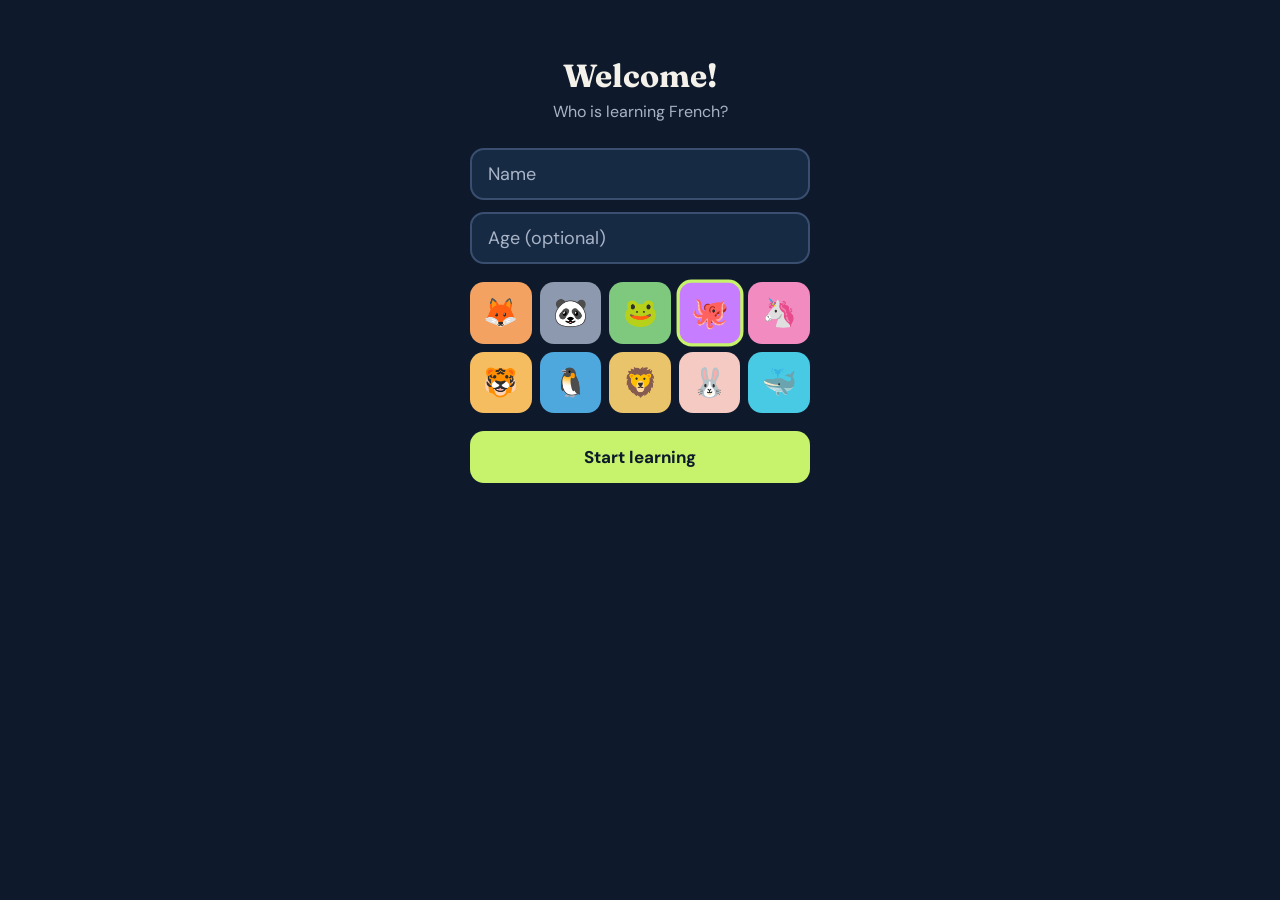
==== learn.html @ b1e4720d "Cover the full A1 syllabus: Lessons tab, new topics, new sentence levels Lessons tab (learn.html, le" ====
<!doctype html>
<html lang="en">
<head>
<meta charset="utf-8">
<title>French A1 Lessons</title>
<meta name="viewport" content="width=device-width,initial-scale=1,viewport-fit=cover">
<meta name="theme-color" content="#0E1A2B">
<meta name="apple-mobile-web-app-capable" content="yes">
<meta name="mobile-web-app-capable" content="yes">
<link rel="manifest" href="manifest.webmanifest">
<link rel="apple-touch-icon" href="icon-192.png">
<link rel="preconnect" href="https://fonts.googleapis.com">
<link href="https://fonts.googleapis.com/css2?family=DM+Sans:wght@400;500;700&family=Fraunces:opsz,wght@9..144,600;9..144,700&display=swap" rel="stylesheet">
<style>
html, body { margin: 0; height: 100%; background: #0E1A2B; }
body { color: #F3F1EA; font-family: 'DM Sans', system-ui, sans-serif; }
* { box-sizing: border-box; }
button { font-family: inherit; cursor: pointer; color: inherit; }
button:focus-visible, input:focus-visible, a:focus-visible { outline: 3px solid #C6F36B; outline-offset: 2px; }
button:disabled { cursor: default; }
input::placeholder { color: #A9B4C6; }

/* Layout: one scrolling column above the shared tab bar (nav.js). */
#app { max-width: 520px; margin: 0 auto; height: calc(100dvh - 64px - env(safe-area-inset-bottom)); display: flex; flex-direction: column; position: relative; overflow: hidden; }
.scroll { flex: 1; min-height: 0; overflow-y: auto; padding: 56px 22px 32px; display: flex; flex-direction: column; gap: 16px; }
.serif { font-family: 'Fraunces', Georgia, serif; font-weight: 700; }
.kicker { font-size: 12px; font-weight: 700; letter-spacing: 0.12em; text-transform: uppercase; color: #C6F36B; }
.muted { color: #A9B4C6; }
.card { background: #172A44; border-radius: 16px; padding: 14px; }
.bar { height: 10px; background: rgba(243, 241, 234, 0.15); border-radius: 999px; overflow: hidden; }
.bar > div { height: 100%; background: #C6F36B; border-radius: 999px; transition: width .4s; }
.btn { min-height: 54px; border: 0; border-radius: 14px; font-weight: 700; font-size: 17px; background: #C6F36B; color: #0E1A2B; width: 100%; box-shadow: 0 4px 0 #8FBF3A; }
.btn.ghost { background: transparent; color: #F3F1EA; border: 1.5px solid #3A4F70; box-shadow: none; }
.btn:disabled { background: #2A3D59; color: #6F7F99; box-shadow: none; }
.chip { min-height: 40px; padding: 0 14px; border-radius: 999px; border: 1.5px solid #3A4F70; background: transparent; font-weight: 700; font-size: 14px; }
.chip.on { background: #C6F36B; color: #0E1A2B; border-color: #C6F36B; }
.back { display: inline-flex; align-items: center; gap: 6px; color: #C6F36B; font-weight: 700; font-size: 14px; background: none; border: 0; min-height: 44px; padding: 0; align-self: flex-start; }
.icon-btn { width: 44px; height: 44px; flex: none; border: 0; background: transparent; border-radius: 12px; display: flex; align-items: center; justify-content: center; }

/* Course path */
.step { display: flex; align-items: center; gap: 12px; width: 100%; text-align: left; background: #172A44; border: 2px solid #172A44; border-radius: 16px; padding: 12px 14px; }
.step.next { border-color: #C6F36B; }
.step .num { width: 40px; height: 40px; border-radius: 12px; flex: none; display: flex; align-items: center; justify-content: center; font-family: 'Fraunces', Georgia, serif; font-weight: 700; font-size: 17px; background: #26405F; color: #F3F1EA; }
.step.done .num { background: #7FE0A8; color: #0E1A2B; }
.step.next .num { background: #C6F36B; color: #0E1A2B; }
.tag { font-size: 11px; font-weight: 700; letter-spacing: 0.06em; text-transform: uppercase; padding: 2px 8px; border-radius: 999px; }
.tag.g { background: #26405F; color: #9EC5FF; }
.tag.d { background: #3B2A55; color: #D7B8FF; }
.tag.t { background: #4A3A1A; color: #FFD58A; }

/* Lesson / dialogue */
.ex { display: flex; align-items: center; gap: 8px; padding: 6px 4px 6px 12px; border-bottom: 1px solid #22344F; }
.ex .fr { font-weight: 700; font-size: 16px; }
.ex .en { font-size: 13.5px; color: #A9B4C6; margin-top: 2px; }
.bubble { max-width: 85%; padding: 10px 12px; border-radius: 16px; font-size: 16px; line-height: 1.35; border: 2px solid transparent; text-align: left; }
.bubble.A { background: #172A44; align-self: flex-start; border-bottom-left-radius: 4px; }
.bubble.B { background: #26405F; align-self: flex-end; border-bottom-right-radius: 4px; }
.bubble.hot { border-color: #C6F36B; }
.bubble .en { font-size: 13px; color: #A9B4C6; margin-top: 4px; }
.blur { filter: blur(5px); }

/* Quiz */
.top { display: flex; align-items: center; gap: 12px; padding: 52px 20px 8px; }
.opt { display: flex; align-items: center; gap: 12px; width: 100%; min-height: 56px; padding: 10px 14px; border-radius: 14px; text-align: left; font-size: 17px; font-weight: 500; background: #172A44; border: 2px solid #3A4F70; }
.opt.sel { background: #26405F; border-color: #C6F36B; }
.opt.right { background: #123D2B; border-color: #7FE0A8; }
.opt.wrong { background: #4A1D1D; border-color: #F28B82; }
.gap { display: inline-block; min-width: 64px; border-bottom: 3px solid #C6F36B; text-align: center; color: #C6F36B; }
.fb { padding: 16px 22px 24px; display: flex; flex-direction: column; gap: 10px; }
.fb.ok { background: #123D2B; }
.fb.no { background: #4A1D1D; }
.num-in { width: 100%; min-height: 60px; border-radius: 14px; border: 2px solid #3A4F70; background: #172A44; color: #F3F1EA; font-size: 26px; text-align: center; font-family: inherit; }
.combo { background: #FFE8CC; color: #9A3412; border-radius: 999px; padding: 3px 10px; font-size: 13px; font-weight: 700; animation: pop .35s ease-out; }

@keyframes pop { 0% { transform: scale(.6); opacity: 0 } 70% { transform: scale(1.08); opacity: 1 } 100% { transform: scale(1) } }
@keyframes fall { 0% { transform: translateY(-12vh) rotate(0) } 100% { transform: translateY(110vh) rotate(540deg) } }
.confetti { position: absolute; inset: 0; pointer-events: none; overflow: hidden; z-index: 6; }
.confetti span { position: absolute; top: 0; animation: fall 3s ease-in both; }
@media (prefers-reduced-motion: reduce) { * { animation: none !important; } .confetti { display: none; } }
</style>
<script src="profiles.js"></script>
<script src="nav.js"></script>
</head>
<body>
<div id="app" aria-live="polite"></div>
<script src="learn-data.js"></script>
<script src="learn.js"></script>
<script>if ("serviceWorker" in navigator) navigator.serviceWorker.register("sw.js").catch(function () {});</script>
</body>
</html>
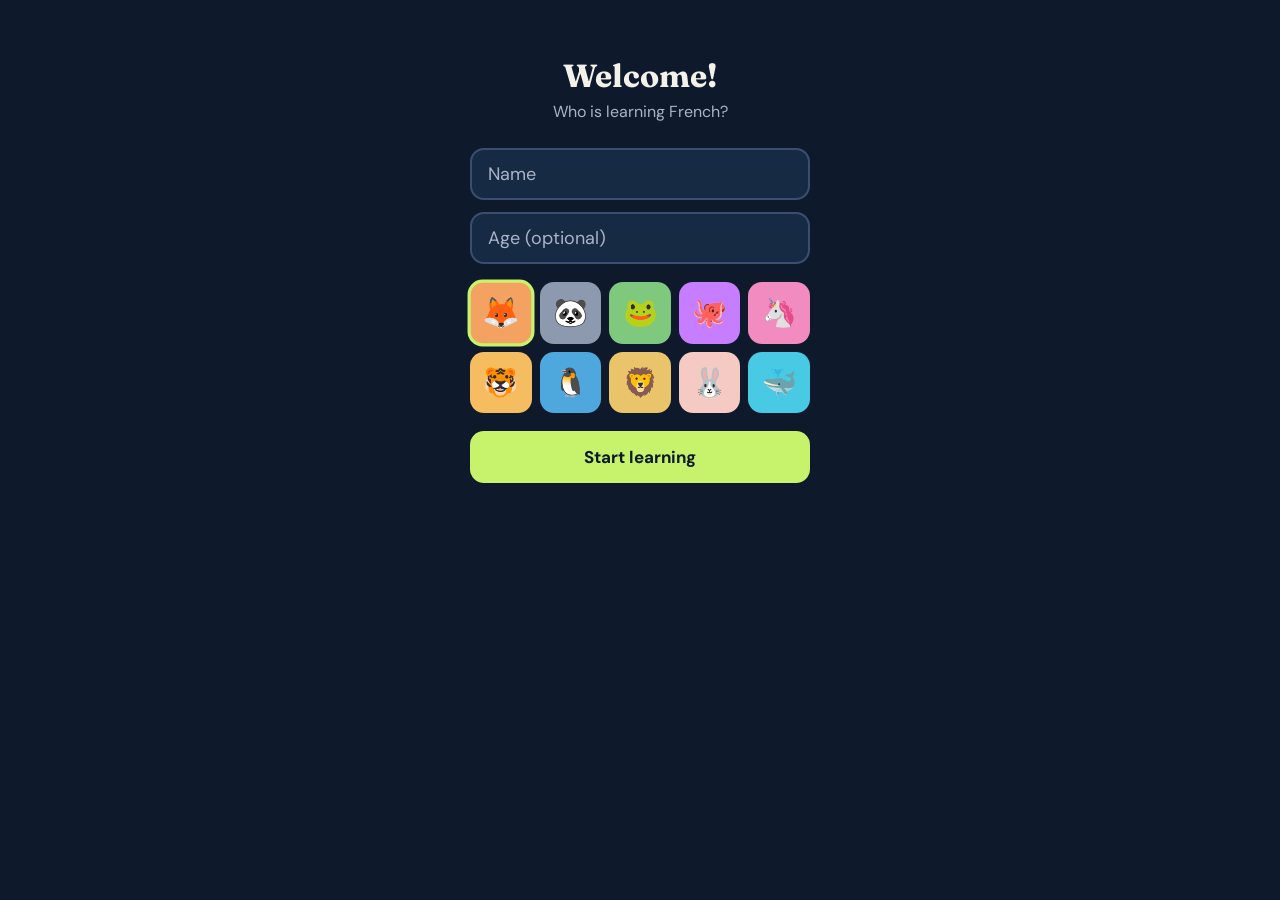
==== commit 2b606674: "Add an A1 mock exam in the DELF A1 format - exam.html / exam.js / exam-data.js: four parts out of 25" ====
--- a/learn.html
+++ b/learn.html
@@ -11,73 +11,7 @@
 <link rel="apple-touch-icon" href="icon-192.png">
 <link rel="preconnect" href="https://fonts.googleapis.com">
 <link href="https://fonts.googleapis.com/css2?family=DM+Sans:wght@400;500;700&family=Fraunces:opsz,wght@9..144,600;9..144,700&display=swap" rel="stylesheet">
-<style>
-html, body { margin: 0; height: 100%; background: #0E1A2B; }
-body { color: #F3F1EA; font-family: 'DM Sans', system-ui, sans-serif; }
-* { box-sizing: border-box; }
-button { font-family: inherit; cursor: pointer; color: inherit; }
-button:focus-visible, input:focus-visible, a:focus-visible { outline: 3px solid #C6F36B; outline-offset: 2px; }
-button:disabled { cursor: default; }
-input::placeholder { color: #A9B4C6; }
-
-/* Layout: one scrolling column above the shared tab bar (nav.js). */
-#app { max-width: 520px; margin: 0 auto; height: calc(100dvh - 64px - env(safe-area-inset-bottom)); display: flex; flex-direction: column; position: relative; overflow: hidden; }
-.scroll { flex: 1; min-height: 0; overflow-y: auto; padding: 56px 22px 32px; display: flex; flex-direction: column; gap: 16px; }
-.serif { font-family: 'Fraunces', Georgia, serif; font-weight: 700; }
-.kicker { font-size: 12px; font-weight: 700; letter-spacing: 0.12em; text-transform: uppercase; color: #C6F36B; }
-.muted { color: #A9B4C6; }
-.card { background: #172A44; border-radius: 16px; padding: 14px; }
-.bar { height: 10px; background: rgba(243, 241, 234, 0.15); border-radius: 999px; overflow: hidden; }
-.bar > div { height: 100%; background: #C6F36B; border-radius: 999px; transition: width .4s; }
-.btn { min-height: 54px; border: 0; border-radius: 14px; font-weight: 700; font-size: 17px; background: #C6F36B; color: #0E1A2B; width: 100%; box-shadow: 0 4px 0 #8FBF3A; }
-.btn.ghost { background: transparent; color: #F3F1EA; border: 1.5px solid #3A4F70; box-shadow: none; }
-.btn:disabled { background: #2A3D59; color: #6F7F99; box-shadow: none; }
-.chip { min-height: 40px; padding: 0 14px; border-radius: 999px; border: 1.5px solid #3A4F70; background: transparent; font-weight: 700; font-size: 14px; }
-.chip.on { background: #C6F36B; color: #0E1A2B; border-color: #C6F36B; }
-.back { display: inline-flex; align-items: center; gap: 6px; color: #C6F36B; font-weight: 700; font-size: 14px; background: none; border: 0; min-height: 44px; padding: 0; align-self: flex-start; }
-.icon-btn { width: 44px; height: 44px; flex: none; border: 0; background: transparent; border-radius: 12px; display: flex; align-items: center; justify-content: center; }
-
-/* Course path */
-.step { display: flex; align-items: center; gap: 12px; width: 100%; text-align: left; background: #172A44; border: 2px solid #172A44; border-radius: 16px; padding: 12px 14px; }
-.step.next { border-color: #C6F36B; }
-.step .num { width: 40px; height: 40px; border-radius: 12px; flex: none; display: flex; align-items: center; justify-content: center; font-family: 'Fraunces', Georgia, serif; font-weight: 700; font-size: 17px; background: #26405F; color: #F3F1EA; }
-.step.done .num { background: #7FE0A8; color: #0E1A2B; }
-.step.next .num { background: #C6F36B; color: #0E1A2B; }
-.tag { font-size: 11px; font-weight: 700; letter-spacing: 0.06em; text-transform: uppercase; padding: 2px 8px; border-radius: 999px; }
-.tag.g { background: #26405F; color: #9EC5FF; }
-.tag.d { background: #3B2A55; color: #D7B8FF; }
-.tag.t { background: #4A3A1A; color: #FFD58A; }
-
-/* Lesson / dialogue */
-.ex { display: flex; align-items: center; gap: 8px; padding: 6px 4px 6px 12px; border-bottom: 1px solid #22344F; }
-.ex .fr { font-weight: 700; font-size: 16px; }
-.ex .en { font-size: 13.5px; color: #A9B4C6; margin-top: 2px; }
-.bubble { max-width: 85%; padding: 10px 12px; border-radius: 16px; font-size: 16px; line-height: 1.35; border: 2px solid transparent; text-align: left; }
-.bubble.A { background: #172A44; align-self: flex-start; border-bottom-left-radius: 4px; }
-.bubble.B { background: #26405F; align-self: flex-end; border-bottom-right-radius: 4px; }
-.bubble.hot { border-color: #C6F36B; }
-.bubble .en { font-size: 13px; color: #A9B4C6; margin-top: 4px; }
-.blur { filter: blur(5px); }
-
-/* Quiz */
-.top { display: flex; align-items: center; gap: 12px; padding: 52px 20px 8px; }
-.opt { display: flex; align-items: center; gap: 12px; width: 100%; min-height: 56px; padding: 10px 14px; border-radius: 14px; text-align: left; font-size: 17px; font-weight: 500; background: #172A44; border: 2px solid #3A4F70; }
-.opt.sel { background: #26405F; border-color: #C6F36B; }
-.opt.right { background: #123D2B; border-color: #7FE0A8; }
-.opt.wrong { background: #4A1D1D; border-color: #F28B82; }
-.gap { display: inline-block; min-width: 64px; border-bottom: 3px solid #C6F36B; text-align: center; color: #C6F36B; }
-.fb { padding: 16px 22px 24px; display: flex; flex-direction: column; gap: 10px; }
-.fb.ok { background: #123D2B; }
-.fb.no { background: #4A1D1D; }
-.num-in { width: 100%; min-height: 60px; border-radius: 14px; border: 2px solid #3A4F70; background: #172A44; color: #F3F1EA; font-size: 26px; text-align: center; font-family: inherit; }
-.combo { background: #FFE8CC; color: #9A3412; border-radius: 999px; padding: 3px 10px; font-size: 13px; font-weight: 700; animation: pop .35s ease-out; }
-
-@keyframes pop { 0% { transform: scale(.6); opacity: 0 } 70% { transform: scale(1.08); opacity: 1 } 100% { transform: scale(1) } }
-@keyframes fall { 0% { transform: translateY(-12vh) rotate(0) } 100% { transform: translateY(110vh) rotate(540deg) } }
-.confetti { position: absolute; inset: 0; pointer-events: none; overflow: hidden; z-index: 6; }
-.confetti span { position: absolute; top: 0; animation: fall 3s ease-in both; }
-@media (prefers-reduced-motion: reduce) { * { animation: none !important; } .confetti { display: none; } }
-</style>
+<link rel="stylesheet" href="app.css">
 <script src="profiles.js"></script>
 <script src="nav.js"></script>
 </head>
--- a/app.css
+++ b/app.css
@@ -0,0 +1,66 @@
+/* Allez! French – shared styles for the Lessons tab and the mock exam (dark theme). */
+html, body { margin: 0; height: 100%; background: #0E1A2B; }
+body { color: #F3F1EA; font-family: 'DM Sans', system-ui, sans-serif; }
+* { box-sizing: border-box; }
+button { font-family: inherit; cursor: pointer; color: inherit; }
+button:focus-visible, input:focus-visible, a:focus-visible { outline: 3px solid #C6F36B; outline-offset: 2px; }
+button:disabled { cursor: default; }
+input::placeholder { color: #A9B4C6; }
+
+/* Layout: one scrolling column above the shared tab bar (nav.js). */
+#app { max-width: 520px; margin: 0 auto; height: calc(100dvh - 64px - env(safe-area-inset-bottom)); display: flex; flex-direction: column; position: relative; overflow: hidden; }
+.scroll { flex: 1; min-height: 0; overflow-y: auto; padding: 56px 22px 32px; display: flex; flex-direction: column; gap: 16px; }
+.serif { font-family: 'Fraunces', Georgia, serif; font-weight: 700; }
+.kicker { font-size: 12px; font-weight: 700; letter-spacing: 0.12em; text-transform: uppercase; color: #C6F36B; }
+.muted { color: #A9B4C6; }
+.card { background: #172A44; border-radius: 16px; padding: 14px; }
+.bar { height: 10px; background: rgba(243, 241, 234, 0.15); border-radius: 999px; overflow: hidden; }
+.bar > div { height: 100%; background: #C6F36B; border-radius: 999px; transition: width .4s; }
+.btn { min-height: 54px; border: 0; border-radius: 14px; font-weight: 700; font-size: 17px; background: #C6F36B; color: #0E1A2B; width: 100%; box-shadow: 0 4px 0 #8FBF3A; }
+.btn.ghost { background: transparent; color: #F3F1EA; border: 1.5px solid #3A4F70; box-shadow: none; }
+.btn:disabled { background: #2A3D59; color: #6F7F99; box-shadow: none; }
+.chip { min-height: 40px; padding: 0 14px; border-radius: 999px; border: 1.5px solid #3A4F70; background: transparent; font-weight: 700; font-size: 14px; }
+.chip.on { background: #C6F36B; color: #0E1A2B; border-color: #C6F36B; }
+.back { display: inline-flex; align-items: center; gap: 6px; color: #C6F36B; font-weight: 700; font-size: 14px; background: none; border: 0; min-height: 44px; padding: 0; align-self: flex-start; }
+.icon-btn { width: 44px; height: 44px; flex: none; border: 0; background: transparent; border-radius: 12px; display: flex; align-items: center; justify-content: center; }
+
+/* Course path */
+.step { display: flex; align-items: center; gap: 12px; width: 100%; text-align: left; background: #172A44; border: 2px solid #172A44; border-radius: 16px; padding: 12px 14px; }
+.step.next { border-color: #C6F36B; }
+.step .num { width: 40px; height: 40px; border-radius: 12px; flex: none; display: flex; align-items: center; justify-content: center; font-family: 'Fraunces', Georgia, serif; font-weight: 700; font-size: 17px; background: #26405F; color: #F3F1EA; }
+.step.done .num { background: #7FE0A8; color: #0E1A2B; }
+.step.next .num { background: #C6F36B; color: #0E1A2B; }
+.tag { font-size: 11px; font-weight: 700; letter-spacing: 0.06em; text-transform: uppercase; padding: 2px 8px; border-radius: 999px; }
+.tag.g { background: #26405F; color: #9EC5FF; }
+.tag.d { background: #3B2A55; color: #D7B8FF; }
+.tag.t { background: #4A3A1A; color: #FFD58A; }
+
+/* Lesson / dialogue */
+.ex { display: flex; align-items: center; gap: 8px; padding: 6px 4px 6px 12px; border-bottom: 1px solid #22344F; }
+.ex .fr { font-weight: 700; font-size: 16px; }
+.ex .en { font-size: 13.5px; color: #A9B4C6; margin-top: 2px; }
+.bubble { max-width: 85%; padding: 10px 12px; border-radius: 16px; font-size: 16px; line-height: 1.35; border: 2px solid transparent; text-align: left; }
+.bubble.A { background: #172A44; align-self: flex-start; border-bottom-left-radius: 4px; }
+.bubble.B { background: #26405F; align-self: flex-end; border-bottom-right-radius: 4px; }
+.bubble.hot { border-color: #C6F36B; }
+.bubble .en { font-size: 13px; color: #A9B4C6; margin-top: 4px; }
+.blur { filter: blur(5px); }
+
+/* Quiz */
+.top { display: flex; align-items: center; gap: 12px; padding: 52px 20px 8px; }
+.opt { display: flex; align-items: center; gap: 12px; width: 100%; min-height: 56px; padding: 10px 14px; border-radius: 14px; text-align: left; font-size: 17px; font-weight: 500; background: #172A44; border: 2px solid #3A4F70; }
+.opt.sel { background: #26405F; border-color: #C6F36B; }
+.opt.right { background: #123D2B; border-color: #7FE0A8; }
+.opt.wrong { background: #4A1D1D; border-color: #F28B82; }
+.gap { display: inline-block; min-width: 64px; border-bottom: 3px solid #C6F36B; text-align: center; color: #C6F36B; }
+.fb { padding: 16px 22px 24px; display: flex; flex-direction: column; gap: 10px; }
+.fb.ok { background: #123D2B; }
+.fb.no { background: #4A1D1D; }
+.num-in { width: 100%; min-height: 60px; border-radius: 14px; border: 2px solid #3A4F70; background: #172A44; color: #F3F1EA; font-size: 26px; text-align: center; font-family: inherit; }
+.combo { background: #FFE8CC; color: #9A3412; border-radius: 999px; padding: 3px 10px; font-size: 13px; font-weight: 700; animation: pop .35s ease-out; }
+
+@keyframes pop { 0% { transform: scale(.6); opacity: 0 } 70% { transform: scale(1.08); opacity: 1 } 100% { transform: scale(1) } }
+@keyframes fall { 0% { transform: translateY(-12vh) rotate(0) } 100% { transform: translateY(110vh) rotate(540deg) } }
+.confetti { position: absolute; inset: 0; pointer-events: none; overflow: hidden; z-index: 6; }
+.confetti span { position: absolute; top: 0; animation: fall 3s ease-in both; }
+@media (prefers-reduced-motion: reduce) { * { animation: none !important; } .confetti { display: none; } }
